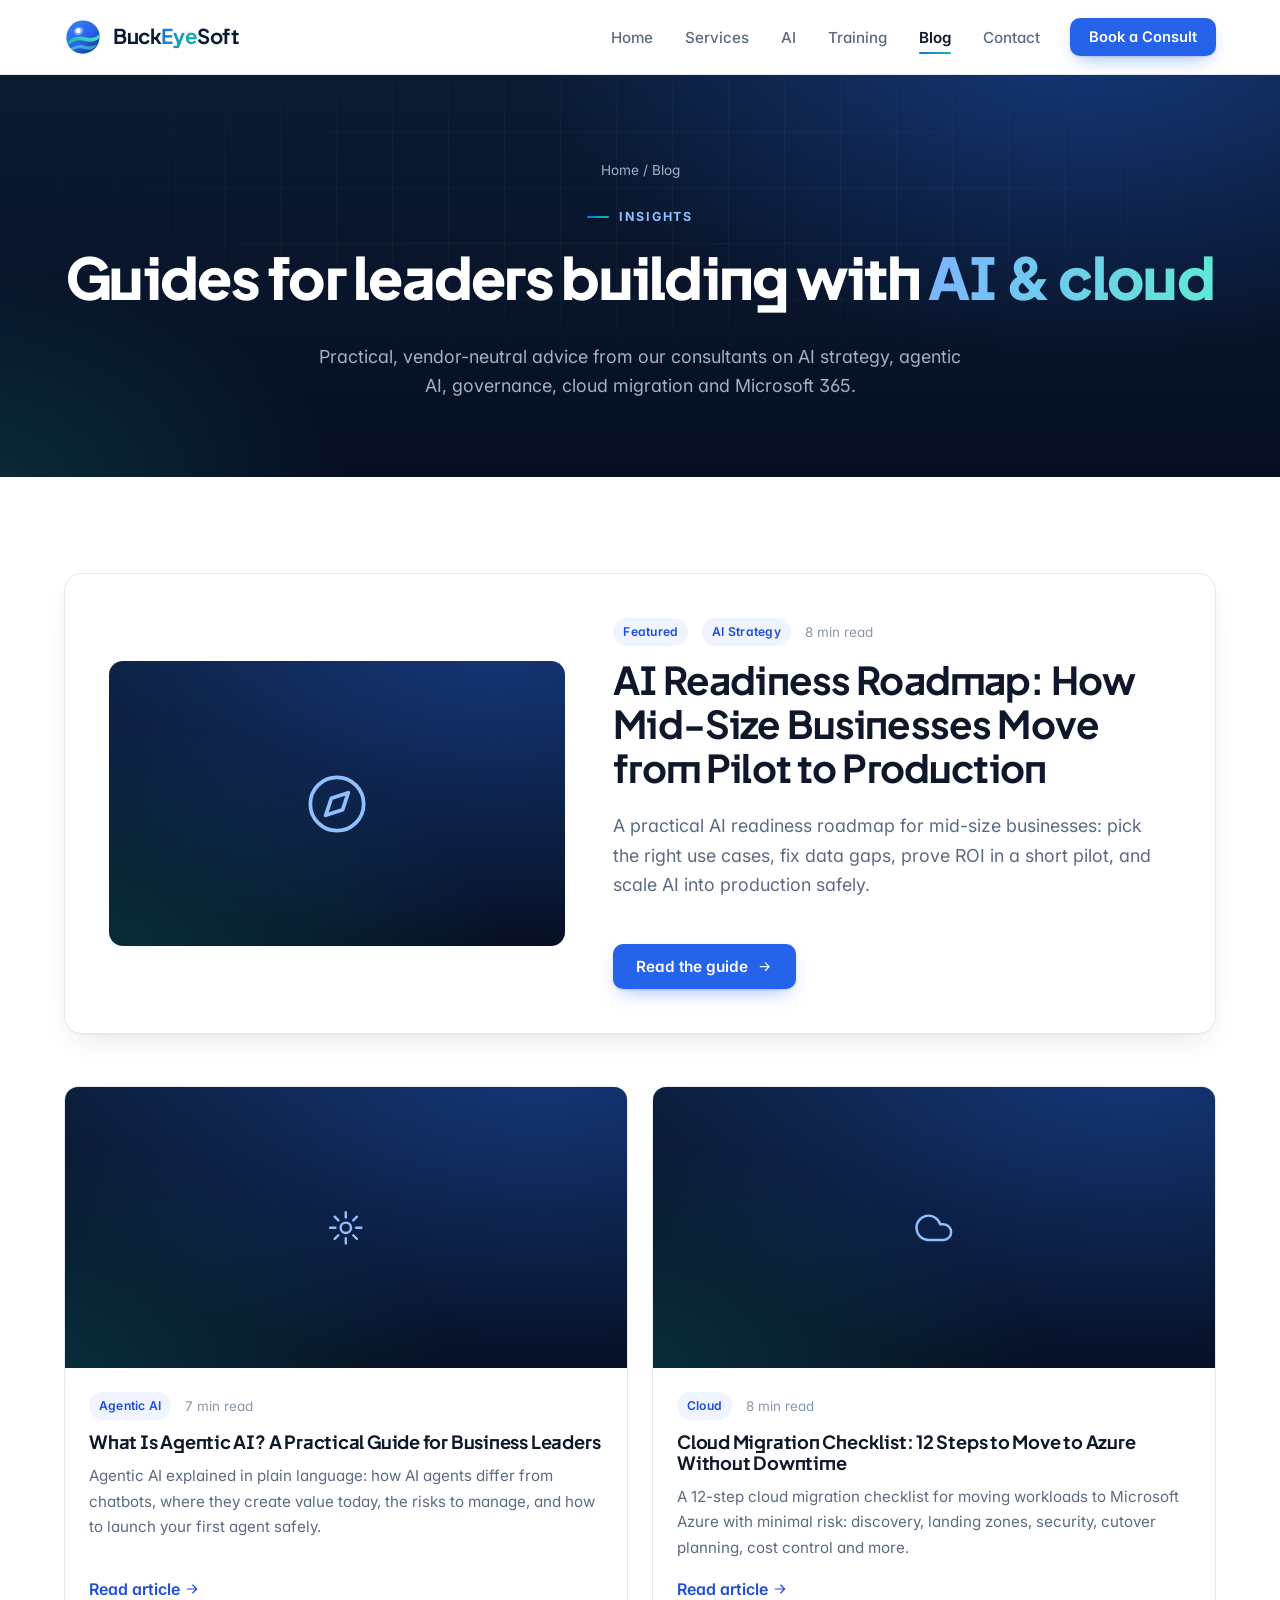
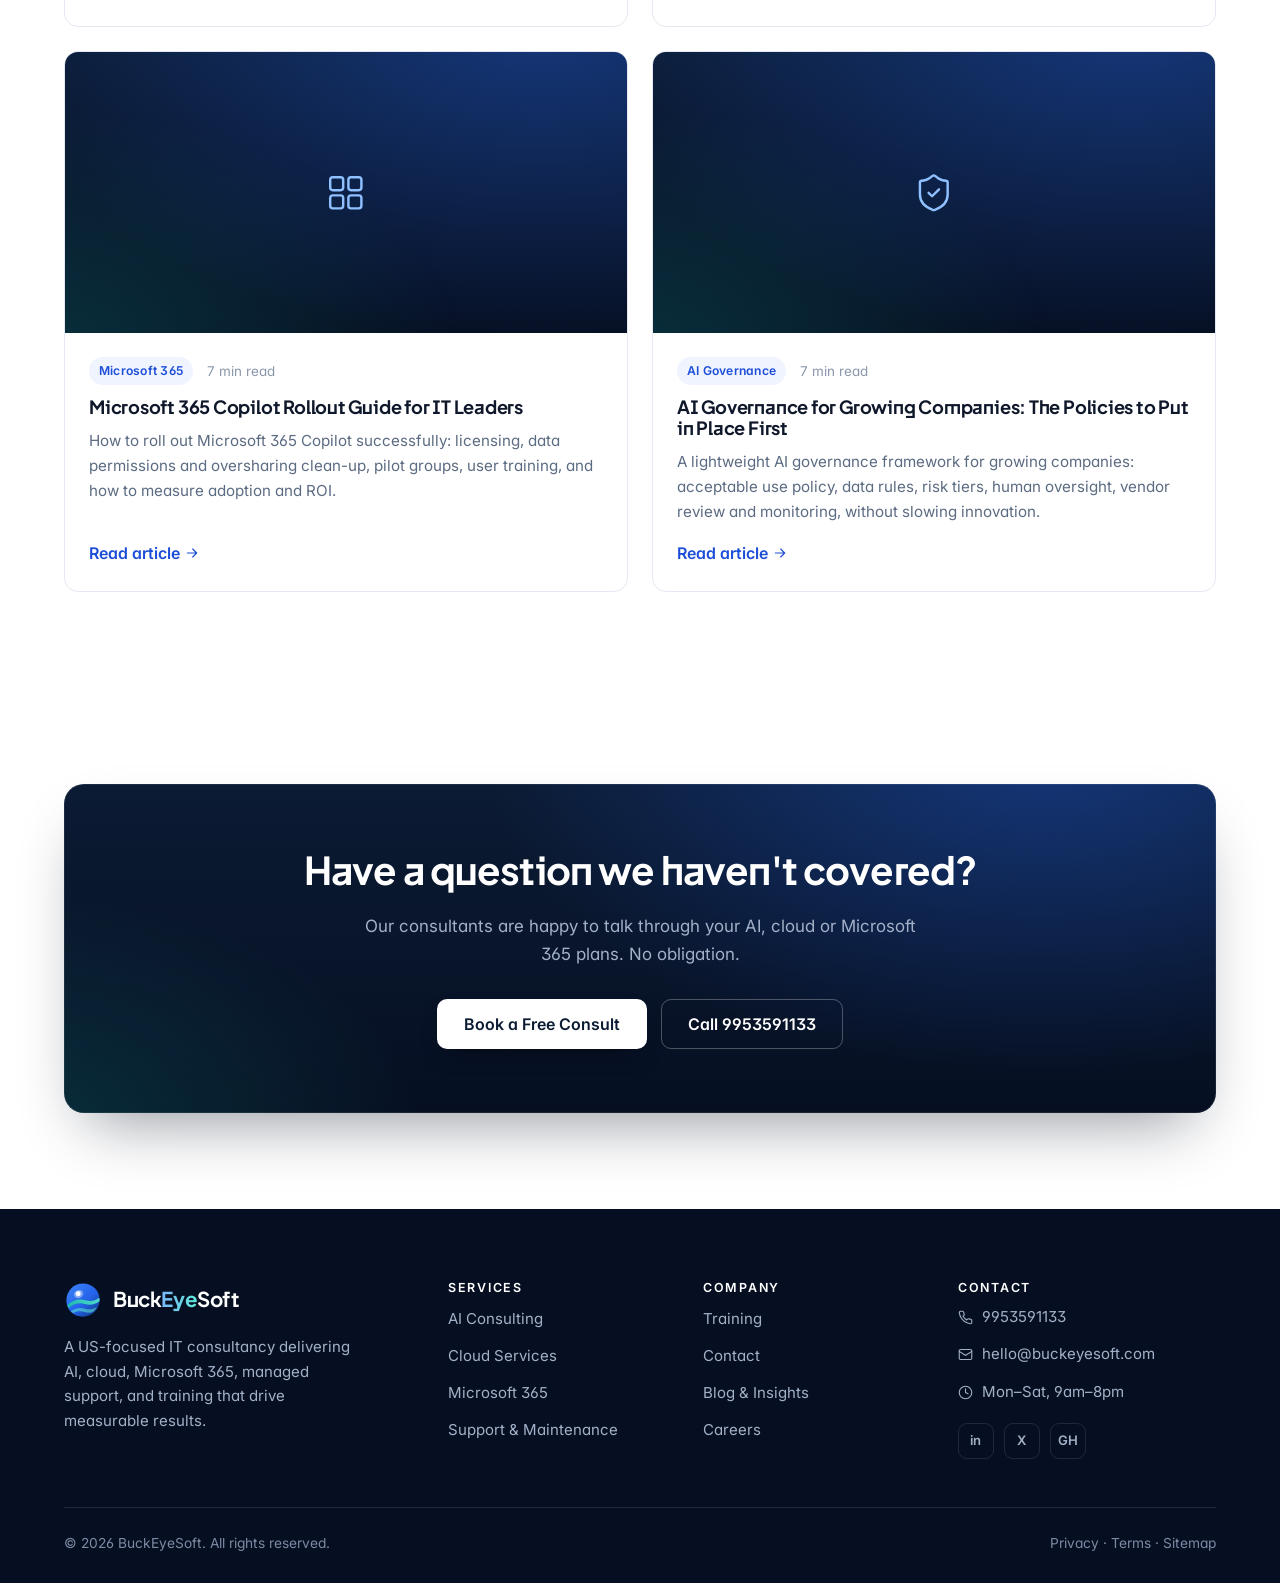
==== blog/index.html @ 5515e0e4 "Add AI consulting page, blog section, and SEO improvements - New ai.html landing page: overview prin" ====
<!DOCTYPE html>
<html lang="en">
<head>
<meta charset="UTF-8">
<meta name="viewport" content="width=device-width, initial-scale=1.0">
<title>AI, Cloud &amp; Microsoft 365 Insights | BuckEyeSoft Blog</title>
<meta name="description" content="Practical guides on AI strategy, agentic AI, AI governance, Azure cloud migration and Microsoft 365 Copilot from the BuckEyeSoft consulting team.">
<meta name="robots" content="index, follow, max-image-preview:large">
<link rel="canonical" href="https://buckeyesoft.com/blog/">
<meta property="og:site_name" content="BuckEyeSoft">
<meta property="og:type" content="website">
<meta property="og:title" content="AI, Cloud &amp; Microsoft 365 Insights | BuckEyeSoft Blog">
<meta property="og:description" content="Practical guides on AI strategy, agentic AI, AI governance, Azure cloud migration and Microsoft 365 Copilot from the BuckEyeSoft consulting team.">
<meta property="og:url" content="https://buckeyesoft.com/blog/">
<meta property="og:image" content="https://buckeyesoft.com/assets/og-image.png">
<meta name="twitter:card" content="summary_large_image">
<link rel="alternate" type="application/rss+xml" title="BuckEyeSoft Insights" href="https://buckeyesoft.com/blog/feed.xml">
<link rel="preconnect" href="https://fonts.googleapis.com">
<link rel="preconnect" href="https://fonts.gstatic.com" crossorigin>
<link href="https://fonts.googleapis.com/css2?family=Inter:wght@400;500;600;700&family=Plus+Jakarta+Sans:wght@600;700;800&display=swap" rel="stylesheet">
<link rel="stylesheet" href="../assets/style.css">
<meta name="theme-color" content="#0b1b33">
<link rel="icon" type="image/svg+xml" href="../assets/logo.svg">
<script type="application/ld+json">
{
 "@context": "https://schema.org",
 "@type": "Blog",
 "name": "BuckEyeSoft Insights",
 "url": "https://buckeyesoft.com/blog/",
 "publisher": {
  "@type": "Organization",
  "name": "BuckEyeSoft",
  "url": "https://buckeyesoft.com/",
  "logo": {
   "@type": "ImageObject",
   "url": "https://buckeyesoft.com/assets/logo.svg"
  }
 },
 "blogPost": [
  {
   "@type": "BlogPosting",
   "headline": "AI Readiness Roadmap: How Mid-Size Businesses Move from Pilot to Production",
   "url": "https://buckeyesoft.com/blog/ai-readiness-roadmap.html",
   "datePublished": "2026-10-18"
  },
  {
   "@type": "BlogPosting",
   "headline": "What Is Agentic AI? A Practical Guide for Business Leaders",
   "url": "https://buckeyesoft.com/blog/agentic-ai-for-business.html",
   "datePublished": "2026-10-18"
  },
  {
   "@type": "BlogPosting",
   "headline": "Cloud Migration Checklist: 12 Steps to Move to Azure Without Downtime",
   "url": "https://buckeyesoft.com/blog/azure-cloud-migration-checklist.html",
   "datePublished": "2026-10-18"
  },
  {
   "@type": "BlogPosting",
   "headline": "Microsoft 365 Copilot Rollout Guide for IT Leaders",
   "url": "https://buckeyesoft.com/blog/microsoft-365-copilot-rollout.html",
   "datePublished": "2026-10-18"
  },
  {
   "@type": "BlogPosting",
   "headline": "AI Governance for Growing Companies: The Policies to Put in Place First",
   "url": "https://buckeyesoft.com/blog/ai-governance-framework.html",
   "datePublished": "2026-10-18"
  }
 ]
}
</script>
<script type="application/ld+json">
{
 "@context": "https://schema.org",
 "@type": "BreadcrumbList",
 "itemListElement": [
  {
   "@type": "ListItem",
   "position": 1,
   "name": "Home",
   "item": "https://buckeyesoft.com/"
  },
  {
   "@type": "ListItem",
   "position": 2,
   "name": "Blog",
   "item": "https://buckeyesoft.com/blog/"
  }
 ]
}
</script>
</head>
<body>

<header class="site-header">
  <nav class="nav container" aria-label="Main navigation">
    <a class="brand" href="../index.html"><img class="logo" src="../assets/logo.svg" alt="" width="38" height="38"><span>Buck<b>Eye</b>Soft</span></a>
    <ul class="nav-links">
      <li><a href="../index.html">Home</a></li>
      <li><a href="../services.html">Services</a></li>
      <li><a href="../ai.html">AI</a></li>
      <li><a href="../training.html">Training</a></li>
      <li><a href="../blog/">Blog</a></li>
      <li><a href="../contact.html">Contact</a></li>
      <li class="nav-cta"><a class="btn btn-primary" href="../contact.html">Book a Consult</a></li>
    </ul>
    <button class="nav-toggle" aria-label="Toggle menu"><span></span><span></span><span></span></button>
  </nav>
</header>

<section class="page-hero">
  <div class="container">
    <nav class="crumbs" aria-label="Breadcrumb"><a href="../index.html">Home</a> / Blog</nav>
    <span class="eyebrow">Insights</span>
    <h1>Guides for leaders building with <span class="grad-text">AI &amp; cloud</span></h1>
    <p class="lead">Practical, vendor-neutral advice from our consultants on AI strategy, agentic AI, governance, cloud migration and Microsoft 365.</p>
  </div>
</section>

<section class="section">
  <div class="container">
    <a class="case reveal" href="ai-readiness-roadmap.html" style="color:inherit">
      <div class="post-thumb" style="border-radius:14px;aspect-ratio:16/10;font-size:4rem"><svg class="i" viewBox="0 0 24 24" aria-hidden="true"><circle cx="12" cy="12" r="10"/><path d="m16.24 7.76-2.12 6.36-6.36 2.12 2.12-6.36 6.36-2.12z"/></svg></div>
      <div>
        <div class="post-meta"><span class="tag">Featured</span><span class="tag">AI Strategy</span><span>8 min read</span></div>
        <h2>AI Readiness Roadmap: How Mid-Size Businesses Move from Pilot to Production</h2>
        <p class="lead">A practical AI readiness roadmap for mid-size businesses: pick the right use cases, fix data gaps, prove ROI in a short pilot, and scale AI into production safely.</p>
        <span class="btn btn-primary mt-md">Read the guide <svg class="i" viewBox="0 0 24 24" aria-hidden="true"><path d="M5 12h14M13 6l6 6-6 6"/></svg></span>
      </div>
    </a>
    <div class="post-grid cols-2 mt-lg">
      <a class="post-card reveal" href="agentic-ai-for-business.html">
        <div class="post-thumb"><svg class="i" viewBox="0 0 24 24" aria-hidden="true"><path d="M12 3v3M12 18v3M3 12h3M18 12h3M5.6 5.6l2.1 2.1M16.3 16.3l2.1 2.1M5.6 18.4l2.1-2.1M16.3 7.7l2.1-2.1"/><circle cx="12" cy="12" r="3"/></svg></div>
        <div class="post-body">
          <div class="post-meta"><span class="tag">Agentic AI</span><span>7 min read</span></div>
          <h3>What Is Agentic AI? A Practical Guide for Business Leaders</h3>
          <p>Agentic AI explained in plain language: how AI agents differ from chatbots, where they create value today, the risks to manage, and how to launch your first agent safely.</p>
          <span class="more link">Read article <svg class="i" viewBox="0 0 24 24" aria-hidden="true"><path d="M5 12h14M13 6l6 6-6 6"/></svg></span>
        </div>
      </a>
      <a class="post-card reveal" href="azure-cloud-migration-checklist.html">
        <div class="post-thumb"><svg class="i" viewBox="0 0 24 24" aria-hidden="true"><path d="M17.5 19H9a7 7 0 1 1 6.71-9h1.79a4.5 4.5 0 1 1 0 9Z"/></svg></div>
        <div class="post-body">
          <div class="post-meta"><span class="tag">Cloud</span><span>8 min read</span></div>
          <h3>Cloud Migration Checklist: 12 Steps to Move to Azure Without Downtime</h3>
          <p>A 12-step cloud migration checklist for moving workloads to Microsoft Azure with minimal risk: discovery, landing zones, security, cutover planning, cost control and more.</p>
          <span class="more link">Read article <svg class="i" viewBox="0 0 24 24" aria-hidden="true"><path d="M5 12h14M13 6l6 6-6 6"/></svg></span>
        </div>
      </a>
      <a class="post-card reveal" href="microsoft-365-copilot-rollout.html">
        <div class="post-thumb"><svg class="i" viewBox="0 0 24 24" aria-hidden="true"><rect x="3" y="3" width="7.5" height="7.5" rx="1.5"/><rect x="13.5" y="3" width="7.5" height="7.5" rx="1.5"/><rect x="3" y="13.5" width="7.5" height="7.5" rx="1.5"/><rect x="13.5" y="13.5" width="7.5" height="7.5" rx="1.5"/></svg></div>
        <div class="post-body">
          <div class="post-meta"><span class="tag">Microsoft 365</span><span>7 min read</span></div>
          <h3>Microsoft 365 Copilot Rollout Guide for IT Leaders</h3>
          <p>How to roll out Microsoft 365 Copilot successfully: licensing, data permissions and oversharing clean-up, pilot groups, user training, and how to measure adoption and ROI.</p>
          <span class="more link">Read article <svg class="i" viewBox="0 0 24 24" aria-hidden="true"><path d="M5 12h14M13 6l6 6-6 6"/></svg></span>
        </div>
      </a>
      <a class="post-card reveal" href="ai-governance-framework.html">
        <div class="post-thumb"><svg class="i" viewBox="0 0 24 24" aria-hidden="true"><path d="M20 13c0 5-3.5 7.5-7.66 8.95a1 1 0 0 1-.67-.01C7.5 20.5 4 18 4 13V6a1 1 0 0 1 1-1c2 0 4.5-1.2 6.24-2.72a1.17 1.17 0 0 1 1.52 0C14.51 3.81 17 5 19 5a1 1 0 0 1 1 1z"/><path d="m9 12 2 2 4-4"/></svg></div>
        <div class="post-body">
          <div class="post-meta"><span class="tag">AI Governance</span><span>7 min read</span></div>
          <h3>AI Governance for Growing Companies: The Policies to Put in Place First</h3>
          <p>A lightweight AI governance framework for growing companies: acceptable use policy, data rules, risk tiers, human oversight, vendor review and monitoring, without slowing innovation.</p>
          <span class="more link">Read article <svg class="i" viewBox="0 0 24 24" aria-hidden="true"><path d="M5 12h14M13 6l6 6-6 6"/></svg></span>
        </div>
      </a>
    </div>
  </div>
</section>

<section class="section">
  <div class="container">
    <div class="cta-band reveal">
      <h2>Have a question we haven't covered?</h2>
      <p>Our consultants are happy to talk through your AI, cloud or Microsoft 365 plans. No obligation.</p>
      <div class="btn-row btn-row-center">
        <a class="btn btn-primary btn-lg" href="../contact.html">Book a Free Consult</a>
        <a class="btn btn-ghost btn-lg" href="tel:9953591133">Call 9953591133</a>
      </div>
    </div>
  </div>
</section>

<footer class="site-footer">
  <div class="container">
    <div class="footer-grid">
      <div class="footer-brand">
        <a class="brand" href="../index.html"><img class="logo" src="../assets/logo.svg" alt="" width="38" height="38"><span>Buck<b>Eye</b>Soft</span></a>
        <p>A US-focused IT consultancy delivering AI, cloud, Microsoft 365, managed support, and training that drive measurable results.</p>
      </div>
      <div><h4>Services</h4><ul>
        <li><a href="../ai.html">AI Consulting</a></li>
        <li><a href="../services.html#cloud">Cloud Services</a></li>
        <li><a href="../services.html#o365">Microsoft 365</a></li>
        <li><a href="../services.html#support">Support &amp; Maintenance</a></li>
      </ul></div>
      <div><h4>Company</h4><ul>
        <li><a href="../training.html">Training</a></li>
        <li><a href="../contact.html">Contact</a></li>
        <li><a href="../blog/">Blog &amp; Insights</a></li>
        <li><a href="../contact.html">Careers</a></li>
      </ul></div>
      <div><h4>Contact</h4><ul>
        <li><a href="tel:9953591133"><svg class="i" viewBox="0 0 24 24" aria-hidden="true"><path d="M22 16.92v3a2 2 0 0 1-2.18 2 19.79 19.79 0 0 1-8.63-3.07 19.5 19.5 0 0 1-6-6 19.79 19.79 0 0 1-3.07-8.67A2 2 0 0 1 4.11 2h3a2 2 0 0 1 2 1.72c.13.96.36 1.9.7 2.81a2 2 0 0 1-.45 2.11L8.09 9.91a16 16 0 0 0 6 6l1.27-1.27a2 2 0 0 1 2.11-.45c.91.34 1.85.57 2.81.7A2 2 0 0 1 22 16.92z"/></svg> 9953591133</a></li>
        <li><a href="mailto:hello@buckeyesoft.com"><svg class="i" viewBox="0 0 24 24" aria-hidden="true"><rect x="2" y="4" width="20" height="16" rx="2"/><path d="m22 7-8.97 5.7a1.94 1.94 0 0 1-2.06 0L2 7"/></svg> hello@buckeyesoft.com</a></li>
        <li><span><svg class="i" viewBox="0 0 24 24" aria-hidden="true"><circle cx="12" cy="12" r="10"/><path d="M12 6v6l4 2"/></svg> Mon–Sat, 9am–8pm</span></li>
      </ul>
      <div class="socials"><a href="#">in</a><a href="#">X</a><a href="#">GH</a></div></div>
    </div>
    <div class="footer-bottom">
      <span>© 2026 BuckEyeSoft. All rights reserved.</span>
      <span><a href="#">Privacy</a> · <a href="#">Terms</a> · <a href="../sitemap.xml">Sitemap</a></span>
    </div>
  </div>
</footer>

<script src="../assets/main.js" defer></script>
</body>
</html>
---- assets/style.css ----
/* ===========================================================
   BuckEyeSoft — Global Stylesheet
   Theme: Deep navy + cobalt, teal accent, light neutral surfaces
   =========================================================== */

:root{
  /* Brand */
  --navy-950:#060f22;
  --navy-900:#0b1b33;
  --navy-800:#12264a;
  --navy-700:#1b335f;
  --blue-600:#2563eb;
  --blue-700:#1d4ed8;
  --blue-50:#eff4ff;
  --teal-500:#14b8a6;
  --teal-400:#2dd4bf;
  --teal-50:#ecfdf9;

  /* Neutrals */
  --bg:#ffffff;
  --bg-alt:#f5f7fb;
  --ink:#0f172a;
  --text:#334155;
  --muted:#5b6b82;
  --subtle:#8a97ab;
  --line:#e4e9f1;
  --line-strong:#d4dbe7;

  /* On dark */
  --on-dark:#e7edf7;
  --on-dark-muted:#a3b1c8;
  --line-dark:rgba(255,255,255,.10);

  --shadow-sm:0 1px 2px rgba(15,23,42,.05),0 1px 3px rgba(15,23,42,.06);
  --shadow:0 1px 2px rgba(15,23,42,.04),0 12px 32px -12px rgba(15,23,42,.14);
  --shadow-lg:0 30px 60px -24px rgba(6,15,34,.45);
  --radius:14px;
  --radius-sm:10px;
  --maxw:1200px;
  --grad-brand:linear-gradient(120deg,var(--blue-600) 0%,#0ea5b7 60%,var(--teal-500) 100%);
  --grad-text-dark:linear-gradient(100deg,#7cb4ff 0%,#5eead4 100%);
  --grad-hero:radial-gradient(900px 520px at 85% -10%,rgba(37,99,235,.38),transparent 62%),
              radial-gradient(700px 420px at -5% 110%,rgba(20,184,166,.20),transparent 60%),
              linear-gradient(180deg,var(--navy-900),var(--navy-950));
  --font:'Inter',-apple-system,BlinkMacSystemFont,'Segoe UI',Roboto,Helvetica,Arial,sans-serif;
  --font-display:'Plus Jakarta Sans','Inter',-apple-system,BlinkMacSystemFont,'Segoe UI',sans-serif;
}

*{box-sizing:border-box}
html{scroll-behavior:smooth;-webkit-text-size-adjust:100%}
body{
  margin:0;
  font-family:var(--font);
  font-size:16px;
  color:var(--text);
  background:var(--bg);
  line-height:1.65;
  overflow-x:hidden;
  -webkit-font-smoothing:antialiased;
  -moz-osx-font-smoothing:grayscale;
  font-feature-settings:"cv11","ss01";
}
img{max-width:100%;display:block}
a{color:inherit;text-decoration:none}
h1,h2,h3,h4{font-family:var(--font-display);line-height:1.15;margin:0 0 .55em;font-weight:700;letter-spacing:-.022em;color:var(--ink)}
h1{font-size:clamp(2.3rem,4.6vw,3.6rem);letter-spacing:-.03em;font-weight:800}
h2{font-size:clamp(1.75rem,3vw,2.5rem)}
h3{font-size:1.2rem;letter-spacing:-.012em}
p{margin:0 0 1rem}
.container{max-width:var(--maxw);margin:0 auto;padding:0 24px}
.section{padding:96px 0}
.section-sm{padding:56px 0}
.section-alt{background:var(--bg-alt);border-top:1px solid var(--line);border-bottom:1px solid var(--line)}
.mt-lg{margin-top:52px}
.mt-md{margin-top:28px}
.btn-row{display:flex;gap:14px;flex-wrap:wrap}
.center .btn-row{justify-content:center}

/* ---------- Icons ---------- */
.i{width:1em;height:1em;flex-shrink:0;stroke:currentColor;fill:none;stroke-width:1.75;stroke-linecap:round;stroke-linejoin:round;vertical-align:-.125em}

/* ---------- Utility ---------- */
.eyebrow{
  display:inline-flex;align-items:center;gap:10px;
  font-size:.78rem;font-weight:700;letter-spacing:.14em;
  text-transform:uppercase;color:var(--blue-700);margin-bottom:16px;
}
.eyebrow:before{content:"";width:22px;height:2px;border-radius:2px;background:var(--grad-brand)}
.center .eyebrow:after{content:"";width:22px;height:2px;border-radius:2px;background:var(--grad-brand)}
.lead{color:var(--muted);font-size:1.12rem;max-width:660px}
.center{text-align:center}
.center .lead{margin-left:auto;margin-right:auto}
.grad-text{background:var(--grad-brand);-webkit-background-clip:text;background-clip:text;color:transparent}
.link{color:var(--blue-700);font-weight:600}
.link:hover{text-decoration:underline;text-underline-offset:3px}

/* ---------- Buttons ---------- */
.btn{
  display:inline-flex;align-items:center;justify-content:center;gap:9px;
  font-family:var(--font);font-weight:600;font-size:.96rem;line-height:1;
  padding:14px 22px;border-radius:var(--radius-sm);
  cursor:pointer;border:1px solid transparent;transition:background .2s,border-color .2s,color .2s,box-shadow .2s,transform .2s;white-space:nowrap;
}
.btn-primary{background:var(--blue-600);color:#fff;box-shadow:0 1px 2px rgba(15,23,42,.12),0 8px 20px -8px rgba(37,99,235,.55)}
.btn-primary:hover{background:var(--blue-700);transform:translateY(-1px)}
.btn-ghost{background:#fff;color:var(--ink);border-color:var(--line-strong)}
.btn-ghost:hover{border-color:var(--blue-600);color:var(--blue-700)}
.btn-lg{padding:16px 26px;font-size:1rem}
.on-dark .btn-ghost,.hero .btn-ghost,.page-hero .btn-ghost,.cta-band .btn-ghost{background:transparent;color:#fff;border-color:rgba(255,255,255,.28)}
.on-dark .btn-ghost:hover,.hero .btn-ghost:hover,.page-hero .btn-ghost:hover,.cta-band .btn-ghost:hover{background:rgba(255,255,255,.08);border-color:rgba(255,255,255,.5);color:#fff}

/* ---------- Header ---------- */
.site-header{
  position:sticky;top:0;z-index:60;
  background:rgba(255,255,255,.88);backdrop-filter:saturate(180%) blur(14px);-webkit-backdrop-filter:saturate(180%) blur(14px);
  border-bottom:1px solid var(--line);
}
.nav{display:flex;align-items:center;justify-content:space-between;height:74px}
.brand{display:flex;align-items:center;gap:11px;font-family:var(--font-display);font-weight:700;font-size:1.28rem;letter-spacing:-.02em;color:var(--navy-900)}
.brand .logo{width:38px;height:38px}
.brand span b{font-weight:700;background:var(--grad-brand);-webkit-background-clip:text;background-clip:text;color:transparent}
.nav-links{display:flex;align-items:center;gap:4px;list-style:none;margin:0;padding:0}
.nav-links a:not(.btn){
  padding:9px 14px;border-radius:8px;font-weight:500;font-size:.95rem;color:var(--muted);transition:.2s;position:relative;
}
.nav-links a:not(.btn):hover{color:var(--ink)}
.nav-links a.active:not(.btn){color:var(--ink);font-weight:600}
.nav-links a.active:not(.btn):after{content:"";position:absolute;left:14px;right:14px;bottom:2px;height:2px;border-radius:2px;background:var(--grad-brand)}
.nav-cta{margin-left:12px}
.nav-cta .btn{padding:11px 18px;font-size:.92rem}
.nav-toggle{display:none;background:none;border:0;cursor:pointer;padding:8px}
.nav-toggle span{display:block;width:22px;height:2px;background:var(--navy-900);margin:5px 0;border-radius:2px;transition:.3s}

/* ---------- Hero ---------- */
.hero{position:relative;padding:104px 0 96px;background:var(--grad-hero);color:var(--on-dark);overflow:hidden}
.hero:before,.page-hero:before{
  content:"";position:absolute;inset:0;pointer-events:none;
  background-image:linear-gradient(rgba(255,255,255,.035) 1px,transparent 1px),linear-gradient(90deg,rgba(255,255,255,.035) 1px,transparent 1px);
  background-size:56px 56px;
  -webkit-mask-image:radial-gradient(ellipse 70% 60% at 50% 30%,#000 30%,transparent 80%);mask-image:radial-gradient(ellipse 70% 60% at 50% 30%,#000 30%,transparent 80%);
}
.hero > .container,.page-hero > .container{position:relative}
.hero-grid{display:grid;grid-template-columns:1.1fr .9fr;gap:64px;align-items:center}
.hero h1{color:#fff}
.hero h1 span{background:var(--grad-text-dark);-webkit-background-clip:text;background-clip:text;color:transparent}
.hero .eyebrow,.page-hero .eyebrow,.on-dark .eyebrow{color:#8fc0ff}
.hero .lead{font-size:1.16rem;color:var(--on-dark-muted)}
.hero-cta{display:flex;gap:14px;flex-wrap:wrap;margin-top:32px}
.hero-trust{margin-top:44px;padding-top:28px;border-top:1px solid var(--line-dark);display:flex;gap:44px;flex-wrap:wrap;color:var(--on-dark-muted);font-size:.86rem}
.hero-trust b{font-family:var(--font-display);color:#fff;font-size:1.7rem;display:block;font-weight:700;letter-spacing:-.02em;line-height:1.2}
.hero-visual{
  position:relative;border-radius:18px;padding:22px;
  background:linear-gradient(160deg,rgba(255,255,255,.09),rgba(255,255,255,.03));
  border:1px solid rgba(255,255,255,.12);box-shadow:var(--shadow-lg);
  backdrop-filter:blur(6px);
}
.hero-visual:before{
  content:"Live engagements";display:block;font-size:.72rem;font-weight:600;letter-spacing:.14em;text-transform:uppercase;
  color:var(--on-dark-muted);margin:0 4px 14px;
}
.hero-visual .chip{
  display:flex;align-items:center;gap:14px;padding:14px 16px;border-radius:12px;
  background:rgba(6,15,34,.55);border:1px solid rgba(255,255,255,.07);margin-bottom:10px;
}
.hero-visual .chip:last-child{margin-bottom:0}
.hero-visual .chip:after{content:"";margin-left:auto;width:8px;height:8px;border-radius:50%;background:var(--teal-400);box-shadow:0 0 0 4px rgba(45,212,191,.15)}
.hero-visual .dot{width:40px;height:40px;border-radius:10px;display:grid;place-items:center;font-size:1.2rem;color:#8fc0ff;background:rgba(37,99,235,.18);border:1px solid rgba(124,180,255,.22)}
.hero-visual .chip b{color:#fff;font-size:.96rem;font-weight:600}
.hero-visual .chip small{color:var(--on-dark-muted)}

/* ---------- Trust bar ---------- */
.trustbar{border-bottom:1px solid var(--line);background:#fff}
.trustbar .container{display:flex;align-items:center;justify-content:space-between;flex-wrap:wrap;gap:20px 32px;padding-top:28px;padding-bottom:28px}
.trustbar span{color:#7b879b;font-family:var(--font-display);font-weight:600;font-size:1.06rem;letter-spacing:-.01em}
.trustbar .lbl{color:var(--subtle);font-family:var(--font);font-size:.74rem;text-transform:uppercase;letter-spacing:.16em;font-weight:600}

/* ---------- Cards / grid ---------- */
.grid{display:grid;gap:24px}
.grid-2{grid-template-columns:repeat(2,1fr)}
.grid-3{grid-template-columns:repeat(3,1fr)}
.grid-4{grid-template-columns:repeat(4,1fr)}
.card{
  background:#fff;border:1px solid var(--line);border-radius:var(--radius);
  padding:32px;transition:transform .25s ease,box-shadow .25s ease,border-color .25s ease;position:relative;overflow:hidden;
  box-shadow:var(--shadow-sm);
}
.card:before{content:"";position:absolute;left:0;right:0;top:0;height:3px;background:var(--grad-brand);opacity:0;transition:opacity .25s}
.card:hover{transform:translateY(-3px);box-shadow:var(--shadow);border-color:var(--line-strong)}
.card:hover:before{opacity:1}
.icon{
  width:52px;height:52px;border-radius:12px;display:grid;place-items:center;font-size:1.45rem;
  color:var(--blue-700);background:linear-gradient(135deg,var(--blue-50),var(--teal-50));border:1px solid #dbe6fb;margin-bottom:20px;
}
.icon-lg{width:58px;height:58px;font-size:1.6rem;border-radius:14px}
.card h3{margin-bottom:10px}
.card p{color:var(--muted);font-size:.97rem;margin-bottom:16px}
.card ul{margin:0;padding:16px 0 0;list-style:none;border-top:1px solid var(--line)}
.card ul li{color:var(--text);font-size:.93rem;padding:5px 0 5px 26px;position:relative}
.card ul li:before,.price ul li:before{
  content:"";position:absolute;left:0;top:.62em;width:16px;height:16px;border-radius:50%;
  background:var(--teal-50) url("data:image/svg+xml,%3Csvg xmlns='http://www.w3.org/2000/svg' viewBox='0 0 24 24' fill='none' stroke='%230d9488' stroke-width='3.2' stroke-linecap='round' stroke-linejoin='round'%3E%3Cpath d='M20 6 9 17l-5-5'/%3E%3C/svg%3E") center/10px no-repeat;
}
.card .more{color:var(--blue-700);font-weight:600;font-size:.92rem;display:inline-flex;align-items:center;gap:6px;margin-top:14px}
.card .more:hover{gap:10px}

/* ---------- Feature split ---------- */
.split{display:grid;grid-template-columns:1fr 1fr;gap:64px;align-items:center}
.split.rev .split-media{order:-1}
.check-list{list-style:none;margin:24px 0 0;padding:0}
.check-list li{padding:10px 0 10px 36px;position:relative;color:var(--muted)}
.check-list li:before{
  content:"";position:absolute;left:0;top:12px;width:22px;height:22px;border-radius:7px;
  background:url("data:image/svg+xml,%3Csvg xmlns='http://www.w3.org/2000/svg' viewBox='0 0 24 24' fill='none' stroke='white' stroke-width='3' stroke-linecap='round' stroke-linejoin='round'%3E%3Cpath d='M20 6 9 17l-5-5'/%3E%3C/svg%3E") center/13px no-repeat,var(--grad-brand);
}
.check-list li b{color:var(--ink);font-weight:600}
.media-card{
  border-radius:18px;padding:28px;border:1px solid var(--line);
  background:linear-gradient(160deg,var(--blue-50),#fff 55%,var(--teal-50));
  box-shadow:var(--shadow);
}
.stat-row{display:grid;grid-template-columns:repeat(2,1fr);gap:16px}
.stat-box{background:#fff;border:1px solid var(--line);border-radius:12px;padding:22px;box-shadow:var(--shadow-sm)}
.stat-box b{font-family:var(--font-display);font-size:2rem;color:var(--navy-900);display:block;font-weight:700;letter-spacing:-.02em;line-height:1.25}
.stat-box small{color:var(--muted);font-size:.88rem}

/* ---------- Stats band ---------- */
.stats{background:var(--grad-hero);color:var(--on-dark)}
.stats .grid-4{gap:0}
.stat{text-align:center;padding:14px 18px}
.stats .stat + .stat{border-left:1px solid var(--line-dark)}
.stat b{font-family:var(--font-display);font-size:clamp(2rem,3.6vw,2.8rem);font-weight:700;color:var(--ink);display:block;letter-spacing:-.02em;line-height:1.2}
.stat b em{font-style:normal;background:var(--grad-brand);-webkit-background-clip:text;background-clip:text;color:transparent}
.stats .stat b em{background:var(--grad-text-dark);-webkit-background-clip:text;background-clip:text}
.stat small{color:var(--muted);font-size:.8rem;text-transform:uppercase;letter-spacing:.12em;font-weight:600}
.stats .stat small{color:var(--on-dark-muted)}
.formats{border-bottom:1px solid var(--line)}
.formats .stat + .stat{border-left:1px solid var(--line)}

/* ---------- Process ---------- */
.steps{counter-reset:step;display:grid;grid-template-columns:repeat(4,1fr);gap:22px}
.step{position:relative;padding:30px 24px;border-radius:var(--radius);background:#fff;border:1px solid var(--line);box-shadow:var(--shadow-sm)}
.step:before{
  counter-increment:step;content:"0" counter(step);
  font-family:var(--font-display);font-size:.85rem;font-weight:700;letter-spacing:.06em;color:var(--blue-700);
  display:inline-grid;place-items:center;width:40px;height:40px;border-radius:50%;
  background:var(--blue-50);border:1px solid #dbe6fb;margin-bottom:18px;
}
.step h3{font-size:1.1rem}
.step p{color:var(--muted);font-size:.93rem;margin:0}

/* ---------- Testimonials ---------- */
.quote{
  background:#fff;border:1px solid var(--line);border-radius:var(--radius);padding:32px;box-shadow:var(--shadow-sm);
  display:flex;flex-direction:column;position:relative;
}
.quote:before{content:"\201C";font-family:Georgia,serif;font-size:3.6rem;line-height:1;color:#c7d7f8;display:block;height:34px}
.quote p{color:var(--text);font-size:1.02rem;line-height:1.7;flex:1}
.quote .who{display:flex;align-items:center;gap:12px;margin-top:18px;padding-top:18px;border-top:1px solid var(--line)}
.quote .av{width:44px;height:44px;border-radius:50%;background:var(--navy-800);display:grid;place-items:center;font-weight:600;font-size:.9rem;color:#fff;letter-spacing:.02em}
.quote .who b{display:block;color:var(--ink);font-size:.95rem;font-weight:600}
.quote .who small{color:var(--muted)}

/* ---------- Pricing / packages ---------- */
.price-grid{display:grid;grid-template-columns:repeat(3,1fr);gap:24px;align-items:stretch}
.price{background:#fff;border:1px solid var(--line);border-radius:var(--radius);padding:34px;display:flex;flex-direction:column;box-shadow:var(--shadow-sm);position:relative}
.price.featured{border-color:var(--blue-600);box-shadow:0 0 0 1px var(--blue-600),var(--shadow)}
.price.featured:after{content:"Most popular";position:absolute;top:-12px;right:24px;background:var(--blue-600);color:#fff;font-size:.72rem;font-weight:600;letter-spacing:.06em;padding:5px 11px;border-radius:999px}
.price .tag{font-size:.76rem;font-weight:700;text-transform:uppercase;letter-spacing:.14em;color:var(--blue-700)}
.price .amt{font-family:var(--font-display);font-size:2.2rem;font-weight:700;color:var(--ink);margin:10px 0;letter-spacing:-.02em}
.price .amt small{font-family:var(--font);font-size:.9rem;color:var(--muted);font-weight:500;letter-spacing:0}
.price .desc{color:var(--muted);font-size:.95rem}
.price ul{list-style:none;padding:0;margin:18px 0 26px;flex:1}
.price ul li{padding:9px 0 9px 26px;position:relative;color:var(--text);font-size:.94rem;border-bottom:1px solid var(--line)}
.price ul li:before{top:calc(9px + .3em)}

/* ---------- CTA band ---------- */
.cta-band{
  background:var(--grad-hero);border-radius:20px;padding:64px 52px;text-align:center;position:relative;overflow:hidden;
  color:var(--on-dark);box-shadow:var(--shadow-lg);
}
.cta-band:after{content:"";position:absolute;inset:0;border-radius:inherit;border:1px solid rgba(255,255,255,.08);pointer-events:none}
.cta-band h2{color:#fff}
.cta-band p{color:var(--on-dark-muted);max-width:580px;margin:0 auto 30px;font-size:1.06rem}
.cta-band .btn-primary{background:#fff;color:var(--navy-900);box-shadow:0 10px 24px -12px rgba(0,0,0,.6)}
.cta-band .btn-primary:hover{background:var(--blue-50)}
.cta-band.compact{padding:32px;margin-top:26px;text-align:left}
.cta-band.compact h2{font-size:1.35rem}
.cta-band.compact p{margin:0 0 20px;font-size:.98rem}

/* ---------- Forms ---------- */
.form-card{background:#fff;border:1px solid var(--line);border-radius:18px;padding:38px;box-shadow:var(--shadow)}
.form-card h2{font-size:1.55rem}
.form-card .hint{color:var(--muted);font-size:.95rem;margin-bottom:26px}
.field{margin-bottom:18px}
.field label{display:block;font-weight:600;font-size:.88rem;margin-bottom:7px;color:var(--ink)}
.field input,.field select,.field textarea{
  width:100%;padding:13px 14px;border-radius:var(--radius-sm);border:1px solid var(--line-strong);
  background:#fff;color:var(--ink);font-family:inherit;font-size:.96rem;transition:.2s;
}
.field input::placeholder,.field textarea::placeholder{color:#a0abbd}
.field input:focus,.field select:focus,.field textarea:focus{outline:none;border-color:var(--blue-600);box-shadow:0 0 0 4px rgba(37,99,235,.14)}
.field textarea{min-height:130px;resize:vertical}
.form-ok{display:none;background:var(--teal-50);border:1px solid #a7f3e4;color:#0f766e;padding:14px 16px;border-radius:var(--radius-sm);margin-top:14px;font-size:.95rem}
.contact-info{display:flex;flex-direction:column;gap:14px;margin-top:24px}
.info-row{display:flex;gap:16px;align-items:center;padding:18px 20px;border:1px solid var(--line);border-radius:12px;background:#fff;box-shadow:var(--shadow-sm)}
.info-row .ic{width:46px;height:46px;border-radius:11px;color:var(--blue-700);background:linear-gradient(135deg,var(--blue-50),var(--teal-50));border:1px solid #dbe6fb;display:grid;place-items:center;font-size:1.25rem;flex-shrink:0}
.info-row b{color:var(--ink);display:block;font-weight:600;font-size:.92rem}
.info-row a,.info-row span{color:var(--muted);font-size:.96rem}
.info-row a:hover{color:var(--blue-700)}
.info-row .phone{font-family:var(--font-display);font-size:1.15rem;font-weight:700;color:var(--blue-700)}

/* ---------- Accordion (FAQ) ---------- */
.faq{max-width:820px}
.faq-item{border:1px solid var(--line);border-radius:12px;margin-bottom:12px;background:#fff;overflow:hidden;box-shadow:var(--shadow-sm)}
.faq-q{width:100%;text-align:left;background:none;border:0;color:var(--ink);font-weight:600;font-size:1.02rem;padding:20px 22px;cursor:pointer;display:flex;justify-content:space-between;align-items:center;gap:12px;font-family:inherit}
.faq-q .pm{color:var(--blue-700);font-size:1.3rem;font-weight:400;transition:.3s;flex-shrink:0;width:30px;height:30px;border-radius:50%;background:var(--blue-50);display:grid;place-items:center;line-height:1}
.faq-a{max-height:0;overflow:hidden;transition:max-height .35s ease;color:var(--muted)}
.faq-a p{padding:0 22px 22px}
.faq-item.open .pm{transform:rotate(45deg)}

/* ---------- Page hero (inner) ---------- */
.page-hero{position:relative;padding:84px 0 76px;background:var(--grad-hero);text-align:center;color:var(--on-dark);overflow:hidden}
.page-hero h1{color:#fff}
.page-hero .grad-text{background:var(--grad-text-dark);-webkit-background-clip:text;background-clip:text}
.page-hero .lead{margin:0 auto;color:var(--on-dark-muted)}
.crumbs{color:var(--on-dark-muted);font-size:.85rem;margin-bottom:18px}
.crumbs a:hover{color:#fff}

/* ---------- Footer ---------- */
.site-footer{background:var(--navy-950);color:var(--on-dark-muted);padding:72px 0 28px}
.site-footer .brand{color:#fff}
.site-footer .brand span b{background:var(--grad-text-dark);-webkit-background-clip:text;background-clip:text}
.footer-grid{display:grid;grid-template-columns:1.6fr 1fr 1fr 1.2fr;gap:40px}
.footer-grid h4{font-family:var(--font);font-size:.78rem;font-weight:600;text-transform:uppercase;letter-spacing:.14em;color:#fff}
.footer-grid ul{list-style:none;padding:0;margin:0}
.footer-grid ul li{margin:10px 0}
.footer-grid ul a,.footer-grid ul span{color:var(--on-dark-muted);font-size:.94rem;display:inline-flex;align-items:center;gap:9px}
.footer-grid ul a:hover{color:#fff}
.footer-brand p{color:var(--on-dark-muted);font-size:.94rem;max-width:300px;margin-top:16px}
.footer-bottom{border-top:1px solid var(--line-dark);margin-top:48px;padding-top:24px;display:flex;justify-content:space-between;flex-wrap:wrap;gap:12px;color:#7d8aa3;font-size:.86rem}
.footer-bottom a:hover{color:#fff}
.socials{display:flex;gap:10px;margin-top:16px}
.socials a{width:36px;height:36px;border-radius:9px;border:1px solid var(--line-dark);display:grid;place-items:center;font-size:.82rem;font-weight:600;color:var(--on-dark-muted);transition:.2s}
.socials a:hover{border-color:rgba(255,255,255,.4);color:#fff}

/* ---------- Reveal animation ---------- */
.reveal{opacity:0;transform:translateY(18px);transition:opacity .7s cubic-bezier(.2,.7,.2,1),transform .7s cubic-bezier(.2,.7,.2,1)}
.reveal.in{opacity:1;transform:none}
@media (prefers-reduced-motion:reduce){
  .reveal{opacity:1;transform:none;transition:none}
  html{scroll-behavior:auto}
}

/* ---------- Responsive ---------- */
@media(max-width:900px){
  .hero-grid,.split,.split.rev .split-media{grid-template-columns:1fr}
  .hero-grid,.split{gap:44px}
  .split.rev .split-media{order:0}
  .grid-3,.grid-4,.steps,.price-grid{grid-template-columns:1fr 1fr}
  .stats .stat:nth-child(3),.formats .stat:nth-child(3){border-left:0}
  .footer-grid{grid-template-columns:1fr 1fr}
  .section{padding:80px 0}
}
@media(max-width:640px){
  .section{padding:64px 0}
  .hero{padding:72px 0 64px}
  .page-hero{padding:60px 0 54px}
  .grid-2,.grid-3,.grid-4,.steps,.price-grid,.stat-row{grid-template-columns:1fr}
  .stats .grid-4,.formats .grid-4{grid-template-columns:1fr 1fr;gap:18px 0}
  .stat{padding:8px}
  .hero-trust{display:grid;grid-template-columns:repeat(3,1fr);gap:12px;font-size:.8rem}
  .hero-trust b{font-size:1.4rem}
  .hero-cta .btn{flex:1 1 100%}
  .footer-grid{grid-template-columns:1fr}
  .nav-links{
    position:fixed;inset:74px 0 auto 0;flex-direction:column;gap:0;
    background:#fff;border-bottom:1px solid var(--line);box-shadow:var(--shadow);
    padding:12px 24px 22px;transform:translateY(-140%);transition:.35s;align-items:stretch;
  }
  .nav-links.show{transform:none}
  .nav-links a:not(.btn){display:block;padding:14px 4px;border-bottom:1px solid var(--line);border-radius:0}
  .nav-links a.active:not(.btn):after{display:none}
  .nav-cta{margin:14px 0 0}
  .nav-cta .btn{width:100%}
  .nav-toggle{display:block}
  .cta-band{padding:44px 24px}
  .card,.price,.form-card{padding:26px}
}
.btn-row-center{justify-content:center}

/* ---------- Jump nav (long pages) ---------- */
.jump-nav{position:sticky;top:74px;z-index:40;background:rgba(255,255,255,.94);backdrop-filter:blur(10px);-webkit-backdrop-filter:blur(10px);border-bottom:1px solid var(--line)}
.jump-nav .container{display:flex;gap:6px;overflow-x:auto;scrollbar-width:none;padding-top:10px;padding-bottom:10px}
.jump-nav .container::-webkit-scrollbar{display:none}
.jump-nav a{white-space:nowrap;padding:8px 14px;border-radius:999px;font-size:.88rem;font-weight:500;color:var(--muted)}
.jump-nav a:hover{background:var(--blue-50);color:var(--blue-700)}
section[id]{scroll-margin-top:140px}

/* ---------- Pillars ---------- */
.pillar + .pillar{margin-top:72px}
.pillar .num{font-family:var(--font-display);font-weight:700;font-size:.82rem;letter-spacing:.14em;color:var(--blue-700);text-transform:uppercase}
.pillar-panel{background:var(--grad-hero);border-radius:18px;padding:36px;color:var(--on-dark);box-shadow:var(--shadow-lg)}
.pillar-panel h3{color:#fff;margin-bottom:14px}
.pillar-panel ul{list-style:none;margin:0;padding:0}
.pillar-panel li{padding:10px 0 10px 30px;position:relative;border-top:1px solid var(--line-dark);color:var(--on-dark-muted);font-size:.95rem}
.pillar-panel li:first-child{border-top:0}
.pillar-panel li:before{content:"";position:absolute;left:4px;top:calc(10px + .45em);width:10px;height:10px;border-radius:50%;background:var(--grad-text-dark)}

/* ---------- Case story ---------- */
.case{display:grid;grid-template-columns:.9fr 1.1fr;gap:48px;align-items:center;background:#fff;border:1px solid var(--line);border-radius:18px;padding:44px;box-shadow:var(--shadow)}
.case-stats{display:grid;grid-template-columns:1fr 1fr;gap:16px}
.case-stats .stat-box b{background:var(--grad-brand);-webkit-background-clip:text;background-clip:text;color:transparent;font-size:2.4rem}

/* ---------- Blog ---------- */
.post-grid{display:grid;grid-template-columns:repeat(3,1fr);gap:24px}
.post-grid.cols-2{grid-template-columns:repeat(2,1fr)}
.post-card{display:flex;flex-direction:column;background:#fff;border:1px solid var(--line);border-radius:var(--radius);overflow:hidden;transition:transform .25s,box-shadow .25s,border-color .25s}
.post-card:hover{transform:translateY(-3px);box-shadow:var(--shadow);border-color:var(--line-strong)}
.post-thumb{aspect-ratio:16/8;background:var(--grad-hero);display:grid;place-items:center;color:#8fc0ff;font-size:2.6rem;position:relative}
.post-thumb .i{stroke-width:1.4}
.post-body{padding:24px;display:flex;flex-direction:column;flex:1}
.post-body h3{font-size:1.14rem;margin-bottom:10px}
.post-body p{color:var(--muted);font-size:.95rem;flex:1}
.post-meta{display:flex;flex-wrap:wrap;gap:6px 14px;align-items:center;color:var(--subtle);font-size:.84rem;margin-bottom:12px}
.tag{display:inline-block;padding:4px 10px;border-radius:999px;background:var(--blue-50);color:var(--blue-700);font-size:.76rem;font-weight:600;letter-spacing:.02em}
.page-hero .post-meta{justify-content:center;color:var(--on-dark-muted);margin:22px 0 0}
.page-hero .tag{background:rgba(143,192,255,.14);color:#bcd8ff}
.article-wrap{display:grid;grid-template-columns:minmax(0,1fr) 280px;gap:56px;align-items:start}
.prose{font-size:1.06rem;line-height:1.8;color:var(--text);max-width:740px}
.prose h2{font-size:1.6rem;margin:2.2em 0 .6em}
.prose h3{font-size:1.2rem;margin:1.8em 0 .5em}
.prose p,.prose ul,.prose ol{margin:0 0 1.2em}
.prose ul,.prose ol{padding-left:1.3em}
.prose li{margin:.4em 0}
.prose li::marker{color:var(--blue-600)}
.prose a{color:var(--blue-700);font-weight:600;text-decoration:underline;text-underline-offset:3px;text-decoration-thickness:1px}
.prose strong{color:var(--ink)}
.prose .intro{font-size:1.18rem;color:var(--ink)}
.callout{border:1px solid #c7d7f8;background:var(--blue-50);border-radius:12px;padding:22px 24px;margin:0 0 1.6em}
.callout h2,.callout h3{margin:0 0 .5em;font-size:1.05rem}
.callout ul{margin:0}
.toc{position:sticky;top:100px;border:1px solid var(--line);border-radius:var(--radius);padding:22px;background:var(--bg-alt)}
.toc h2{font-family:var(--font);font-size:.76rem;font-weight:600;text-transform:uppercase;letter-spacing:.14em;color:var(--subtle);margin:0 0 12px}
.toc ol{list-style:none;margin:0;padding:0}
.toc li a{display:block;padding:6px 0;color:var(--muted);font-size:.92rem;line-height:1.4}
.toc li a:hover{color:var(--blue-700)}
.toc .btn{width:100%;margin-top:18px}
.insight-list{list-style:none;margin:0;padding:0;border-top:1px solid var(--line)}
.insight-list li{border-bottom:1px solid var(--line)}
.insight-list a{display:flex;justify-content:space-between;align-items:center;gap:20px;padding:20px 4px;font-family:var(--font-display);font-weight:600;color:var(--ink);font-size:1.08rem}
.insight-list a:hover{color:var(--blue-700)}
.insight-list a .i{color:var(--blue-700);flex-shrink:0}
.faq-wrap{max-width:820px;margin:38px auto 0}

@media(max-width:900px){
  .post-grid,.post-grid.cols-2{grid-template-columns:1fr 1fr}
  .article-wrap,.case{grid-template-columns:1fr}
  .toc{position:static}
}
@media(max-width:640px){
  .post-grid,.post-grid.cols-2,.case-stats{grid-template-columns:1fr}
  .case{padding:28px}
  .pillar-panel{padding:26px}
  .jump-nav{top:74px}
}
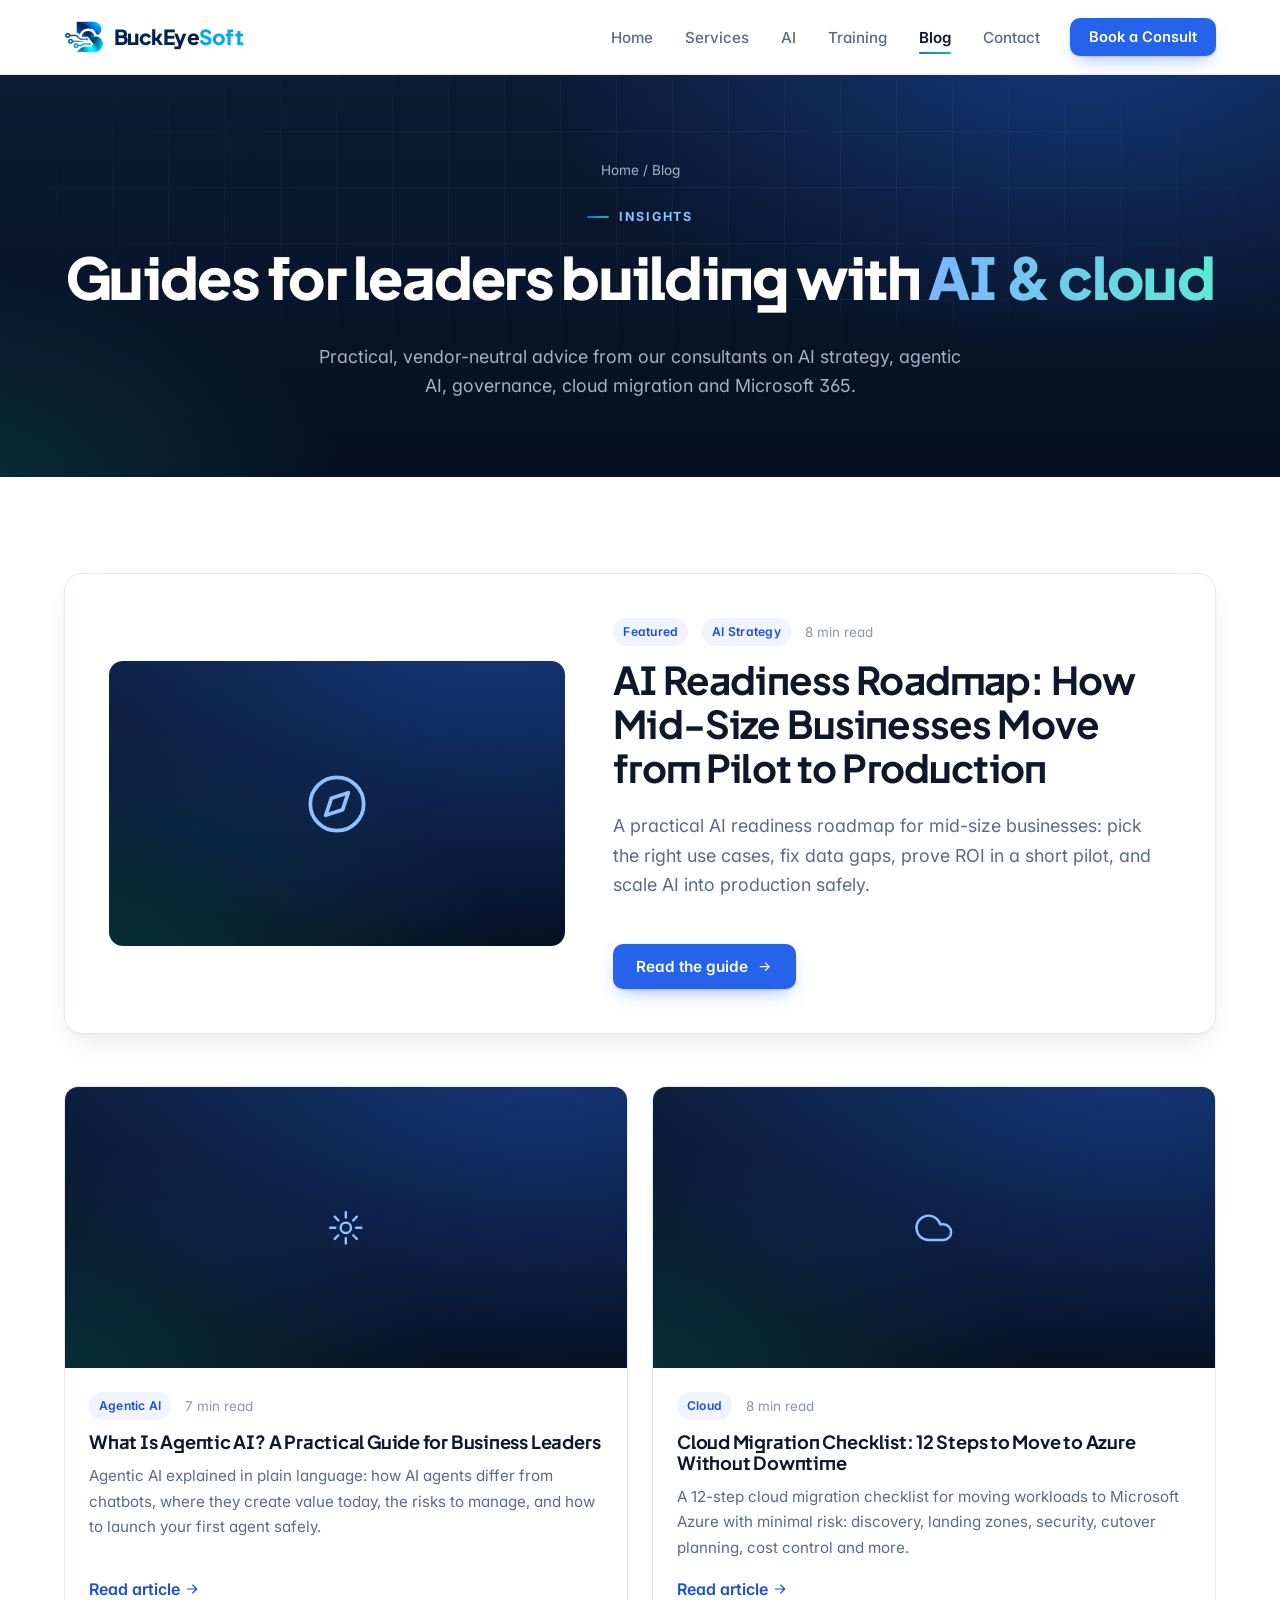
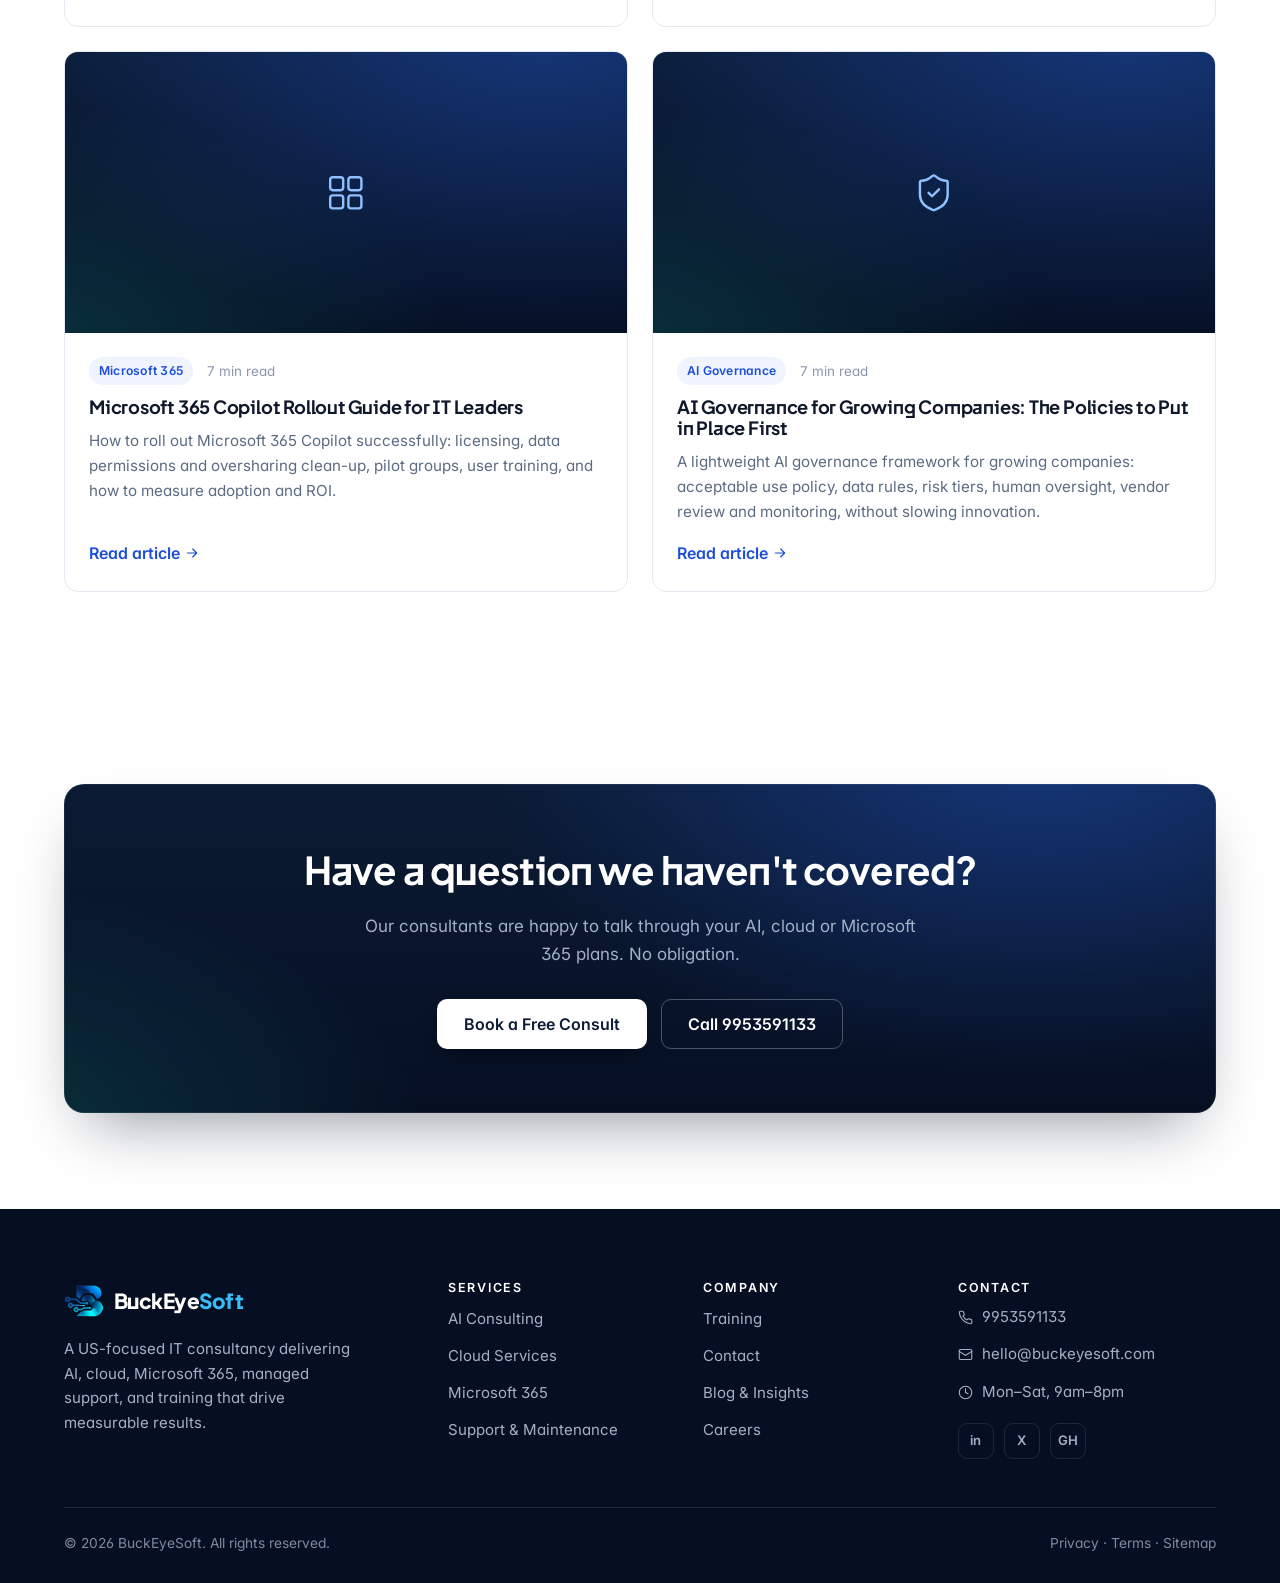
==== commit e5429725: "Use the new BuckEyeSoft logo across the site - Header/footer mark is a transparent crop of the uploa" ====
--- a/blog/index.html
+++ b/blog/index.html
@@ -20,7 +20,9 @@
 <link href="https://fonts.googleapis.com/css2?family=Inter:wght@400;500;600;700&family=Plus+Jakarta+Sans:wght@600;700;800&display=swap" rel="stylesheet">
 <link rel="stylesheet" href="../assets/style.css">
 <meta name="theme-color" content="#0b1b33">
-<link rel="icon" type="image/svg+xml" href="../assets/logo.svg">
+<link rel="icon" type="image/png" sizes="32x32" href="../assets/favicon-32.png">
+<link rel="icon" type="image/png" sizes="512x512" href="../assets/icon-512.png">
+<link rel="apple-touch-icon" href="../assets/apple-touch-icon.png">
 <script type="application/ld+json">
 {
  "@context": "https://schema.org",
@@ -33,7 +35,7 @@
   "url": "https://buckeyesoft.com/",
   "logo": {
    "@type": "ImageObject",
-   "url": "https://buckeyesoft.com/assets/logo.svg"
+   "url": "https://buckeyesoft.com/assets/logo-full.png"
   }
  },
  "blogPost": [
@@ -95,7 +97,7 @@
 
 <header class="site-header">
   <nav class="nav container" aria-label="Main navigation">
-    <a class="brand" href="../index.html"><img class="logo" src="../assets/logo.svg" alt="" width="38" height="38"><span>Buck<b>Eye</b>Soft</span></a>
+    <a class="brand" href="../index.html"><img class="logo" src="../assets/logo-mark.png" alt="" width="40" height="40"><span>BuckEye<b>Soft</b></span></a>
     <ul class="nav-links">
       <li><a href="../index.html">Home</a></li>
       <li><a href="../services.html">Services</a></li>
@@ -187,7 +189,7 @@
   <div class="container">
     <div class="footer-grid">
       <div class="footer-brand">
-        <a class="brand" href="../index.html"><img class="logo" src="../assets/logo.svg" alt="" width="38" height="38"><span>Buck<b>Eye</b>Soft</span></a>
+        <a class="brand" href="../index.html"><img class="logo" src="../assets/logo-mark.png" alt="" width="40" height="40"><span>BuckEye<b>Soft</b></span></a>
         <p>A US-focused IT consultancy delivering AI, cloud, Microsoft 365, managed support, and training that drive measurable results.</p>
       </div>
       <div><h4>Services</h4><ul>
--- a/assets/style.css
+++ b/assets/style.css
@@ -15,6 +15,8 @@
   --teal-500:#14b8a6;
   --teal-400:#2dd4bf;
   --teal-50:#ecfdf9;
+  --brand-navy:#06214f; /* logo wordmark */
+  --brand-sky:#03a9ea;  /* logo "Soft" */
 
   /* Neutrals */
   --bg:#ffffff;
@@ -116,9 +118,9 @@
   border-bottom:1px solid var(--line);
 }
 .nav{display:flex;align-items:center;justify-content:space-between;height:74px}
-.brand{display:flex;align-items:center;gap:11px;font-family:var(--font-display);font-weight:700;font-size:1.28rem;letter-spacing:-.02em;color:var(--navy-900)}
-.brand .logo{width:38px;height:38px}
-.brand span b{font-weight:700;background:var(--grad-brand);-webkit-background-clip:text;background-clip:text;color:transparent}
+.brand{display:flex;align-items:center;gap:10px;font-family:var(--font-display);font-weight:800;font-size:1.3rem;letter-spacing:-.025em;color:var(--brand-navy)}
+.brand .logo{width:40px;height:40px;object-fit:contain}
+.brand span b{font-weight:800;color:var(--brand-sky)}
 .nav-links{display:flex;align-items:center;gap:4px;list-style:none;margin:0;padding:0}
 .nav-links a:not(.btn){
   padding:9px 14px;border-radius:8px;font-weight:500;font-size:.95rem;color:var(--muted);transition:.2s;position:relative;
@@ -329,7 +331,7 @@
 /* ---------- Footer ---------- */
 .site-footer{background:var(--navy-950);color:var(--on-dark-muted);padding:72px 0 28px}
 .site-footer .brand{color:#fff}
-.site-footer .brand span b{background:var(--grad-text-dark);-webkit-background-clip:text;background-clip:text}
+.site-footer .brand span b{color:#38bdf8}
 .footer-grid{display:grid;grid-template-columns:1.6fr 1fr 1fr 1.2fr;gap:40px}
 .footer-grid h4{font-family:var(--font);font-size:.78rem;font-weight:600;text-transform:uppercase;letter-spacing:.14em;color:#fff}
 .footer-grid ul{list-style:none;padding:0;margin:0}
